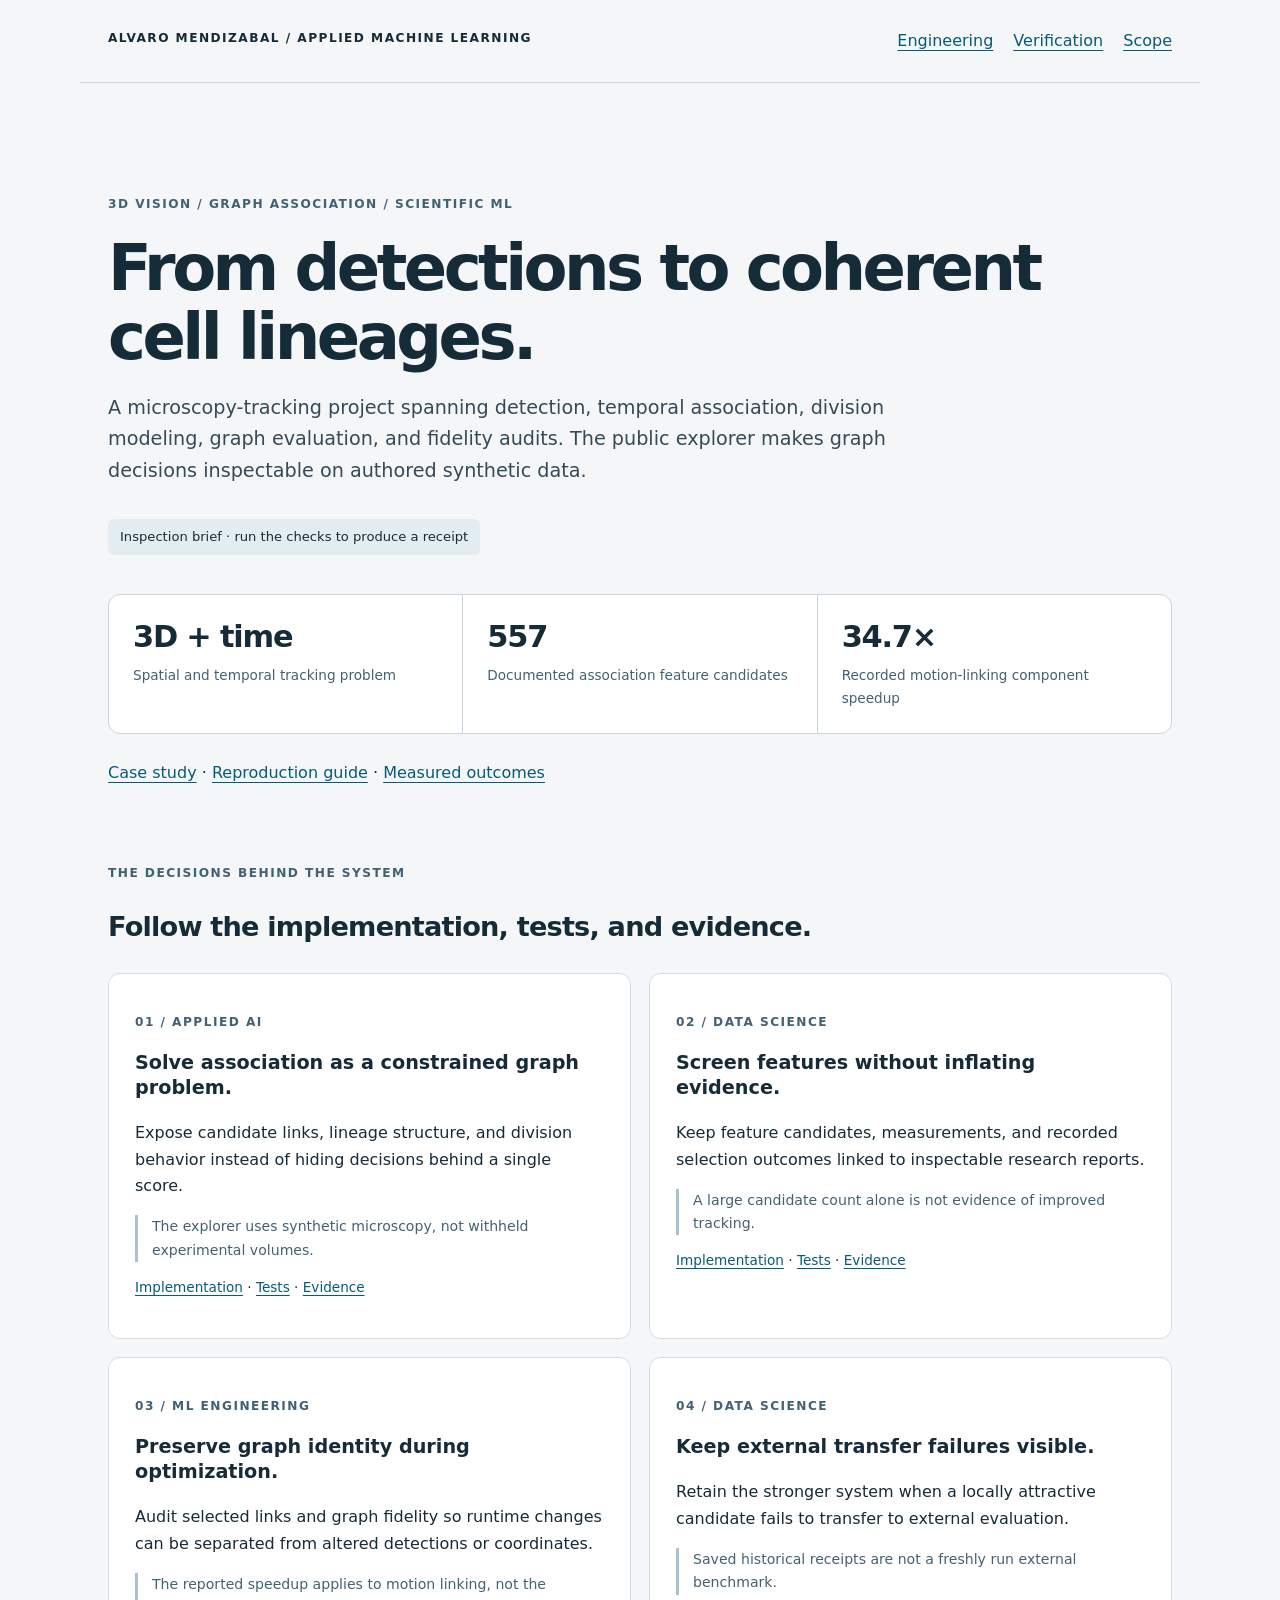
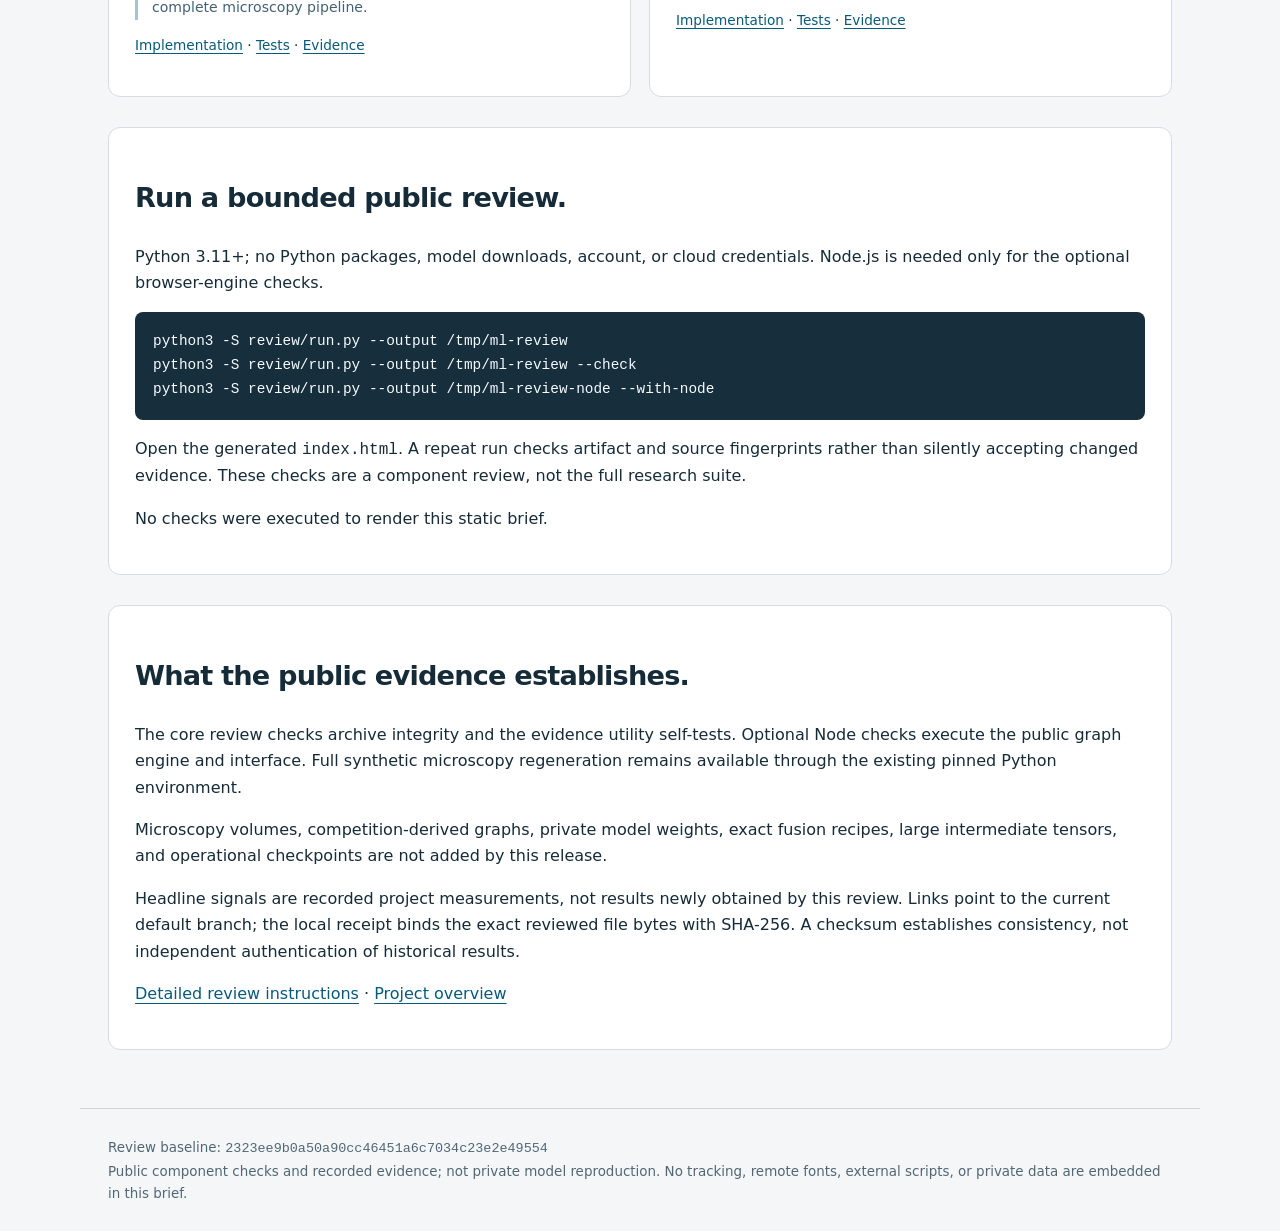
==== review/index.html @ 2e84ecf1 "feat: add tested source-linked employer review and bounded public verification" ====
<!doctype html>
<html lang="en"><head><meta charset="utf-8"><meta name="viewport" content="width=device-width,initial-scale=1"><meta name="color-scheme" content="light"><title>From detections to coherent cell lineages. | Alvaro Mendizabal</title>
<style>
:root{font-family:Inter,ui-sans-serif,system-ui,-apple-system,sans-serif;color:#162b38;background:#f4f6f8;line-height:1.65}*{box-sizing:border-box}body{margin:0}a{color:#075a78;text-underline-offset:.22em}a:focus-visible{outline:3px solid #d98f22;outline-offset:4px}.skip{position:absolute;left:-9999px}.skip:focus{left:1rem;background:white;padding:1rem;z-index:2}header,main,footer{max-width:1120px;margin:auto;padding:28px}header{display:flex;justify-content:space-between;gap:24px;flex-wrap:wrap;border-bottom:1px solid #cad5de}nav{display:flex;gap:20px;flex-wrap:wrap}.brand,.eyebrow{font-size:.76rem;letter-spacing:.12em;text-transform:uppercase;font-weight:750}.eyebrow{color:#426173}h1{font-size:clamp(2.3rem,5vw,4.7rem);line-height:1.08;letter-spacing:-.055em;max-width:950px;margin:20px 0}h2{font-size:1.7rem;letter-spacing:-.03em}h3{font-size:1.2rem;line-height:1.3}.lead{font-size:1.2rem;max-width:800px;color:#354b58}.hero{padding:40px 0 30px}.status{display:inline-block;font-size:.82rem;background:#e3edf1;padding:7px 12px;border-radius:6px}.signals{display:grid;grid-template-columns:repeat(3,1fr);gap:1px;background:#cad5de;border:1px solid #cad5de;border-radius:12px;overflow:hidden;margin:26px 0}.signals div{padding:24px;background:white}.signals strong{display:block;font-size:1.9rem;line-height:1.2;letter-spacing:-.04em}.signals span{display:block;font-size:.85rem;margin-top:9px;color:#426173}.grid{display:grid;grid-template-columns:repeat(2,minmax(0,1fr));gap:18px}article,.panel{background:white;border:1px solid #d4dde4;border-radius:12px;padding:26px}article p:last-child{font-size:.85rem}.boundary{font-size:.88rem;border-left:3px solid #acc1ce;padding-left:14px;color:#426173}section{scroll-margin-top:20px;margin:30px 0}pre{white-space:pre-wrap;overflow-wrap:anywhere;padding:18px;background:#172e3c;color:#f6fbff;border-radius:8px;font-size:.9rem}code{font-family:ui-monospace,SFMono-Regular,Consolas,monospace}table{border-collapse:collapse;width:100%;font-size:.9rem}th,td{padding:12px;border-bottom:1px solid #d4dde4;text-align:left}caption{text-align:left;margin-bottom:10px;font-weight:700}footer{font-size:.84rem;color:#526774;border-top:1px solid #cad5de}@media(max-width:700px){header,main,footer{padding:20px}.grid,.signals{grid-template-columns:1fr}h1{font-size:2.5rem}article,.panel{padding:20px}}@media print{body{background:white}header nav,.skip{display:none}main{max-width:none}article,.panel{break-inside:avoid}h1{font-size:30pt}.hero{padding-top:10px}a{color:inherit}}
</style></head><body><a class="skip" href="#main">Skip to content</a><header><div class="brand">Alvaro Mendizabal / Applied Machine Learning</div><nav aria-label="Review sections"><a href="#engineering">Engineering</a><a href="#verification">Verification</a><a href="#scope">Scope</a></nav></header><main id="main"><section class="hero"><p class="eyebrow">3D vision / graph association / scientific ML</p><h1>From detections to coherent cell lineages.</h1><p class="lead">A microscopy-tracking project spanning detection, temporal association, division modeling, graph evaluation, and fidelity audits. The public explorer makes graph decisions inspectable on authored synthetic data.</p><p class="status">Inspection brief · run the checks to produce a receipt</p><div class="signals"><div><strong>3D + time</strong><span>Spatial and temporal tracking problem</span></div><div><strong>557</strong><span>Documented association feature candidates</span></div><div><strong>34.7×</strong><span>Recorded motion-linking component speedup</span></div></div><p><a href="https://github.com/alvaromendizabal/biohub-cell-tracking-during-development/blob/main/CASE_STUDY.md">Case study</a> · <a href="https://github.com/alvaromendizabal/biohub-cell-tracking-during-development/blob/main/REPRODUCE.md">Reproduction guide</a> · <a href="https://github.com/alvaromendizabal/biohub-cell-tracking-during-development/blob/main/RESULTS.md">Measured outcomes</a></p></section><section id="engineering"><p class="eyebrow">The decisions behind the system</p><h2>Follow the implementation, tests, and evidence.</h2><div class="grid"><article><p class="eyebrow">01 / Applied AI</p><h3>Solve association as a constrained graph problem.</h3><p>Expose candidate links, lineage structure, and division behavior instead of hiding decisions behind a single score.</p><p class="boundary">The explorer uses synthetic microscopy, not withheld experimental volumes.</p><p><a href="https://github.com/alvaromendizabal/biohub-cell-tracking-during-development/blob/main/src/biohub_tracking/synthetic_demo.py">Implementation</a> · <a href="https://github.com/alvaromendizabal/biohub-cell-tracking-during-development/blob/main/tests/test_synthetic_demo.py">Tests</a> · <a href="https://github.com/alvaromendizabal/biohub-cell-tracking-during-development/blob/main/REPRODUCE.md">Evidence</a></p></article><article><p class="eyebrow">02 / Data science</p><h3>Screen features without inflating evidence.</h3><p>Keep feature candidates, measurements, and recorded selection outcomes linked to inspectable research reports.</p><p class="boundary">A large candidate count alone is not evidence of improved tracking.</p><p><a href="https://github.com/alvaromendizabal/biohub-cell-tracking-during-development/blob/main/src/biohub_tracking/feature_round2.py">Implementation</a> · <a href="https://github.com/alvaromendizabal/biohub-cell-tracking-during-development/blob/main/tests/test_feature_round2.py">Tests</a> · <a href="https://github.com/alvaromendizabal/biohub-cell-tracking-during-development/blob/main/reports/portfolio_summary.json">Evidence</a></p></article><article><p class="eyebrow">03 / ML engineering</p><h3>Preserve graph identity during optimization.</h3><p>Audit selected links and graph fidelity so runtime changes can be separated from altered detections or coordinates.</p><p class="boundary">The reported speedup applies to motion linking, not the complete microscopy pipeline.</p><p><a href="https://github.com/alvaromendizabal/biohub-cell-tracking-during-development/blob/main/src/biohub_tracking/public_graph_methods.py">Implementation</a> · <a href="https://github.com/alvaromendizabal/biohub-cell-tracking-during-development/blob/main/tests/test_evidence_inputs.py">Tests</a> · <a href="https://github.com/alvaromendizabal/biohub-cell-tracking-during-development/blob/main/RESULTS.md">Evidence</a></p></article><article><p class="eyebrow">04 / Data science</p><h3>Keep external transfer failures visible.</h3><p>Retain the stronger system when a locally attractive candidate fails to transfer to external evaluation.</p><p class="boundary">Saved historical receipts are not a freshly run external benchmark.</p><p><a href="https://github.com/alvaromendizabal/biohub-cell-tracking-during-development/blob/main/scripts/reproduce_final_evidence.py">Implementation</a> · <a href="https://github.com/alvaromendizabal/biohub-cell-tracking-during-development/blob/main/tests/test_publication.py">Tests</a> · <a href="https://github.com/alvaromendizabal/biohub-cell-tracking-during-development/blob/main/reports/official_submission.json">Evidence</a></p></article></div></section><section class="panel" id="verification"><h2>Run a bounded public review.</h2><p>Python 3.11+; no Python packages, model downloads, account, or cloud credentials. Node.js is needed only for the optional browser-engine checks.</p><pre><code>python3 -S review/run.py --output /tmp/ml-review
python3 -S review/run.py --output /tmp/ml-review --check
python3 -S review/run.py --output /tmp/ml-review-node --with-node</code></pre><p>Open the generated <code>index.html</code>. A repeat run checks artifact and source fingerprints rather than silently accepting changed evidence. These checks are a component review, not the full research suite.</p><p>No checks were executed to render this static brief.</p></section><section class="panel" id="scope"><h2>What the public evidence establishes.</h2><p>The core review checks archive integrity and the evidence utility self-tests. Optional Node checks execute the public graph engine and interface. Full synthetic microscopy regeneration remains available through the existing pinned Python environment.</p><p>Microscopy volumes, competition-derived graphs, private model weights, exact fusion recipes, large intermediate tensors, and operational checkpoints are not added by this release.</p><p>Headline signals are recorded project measurements, not results newly obtained by this review. Links point to the current default branch; the local receipt binds the exact reviewed file bytes with SHA-256. A checksum establishes consistency, not independent authentication of historical results.</p><p><a href="https://github.com/alvaromendizabal/biohub-cell-tracking-during-development/blob/main/review/README.md">Detailed review instructions</a> · <a href="https://github.com/alvaromendizabal/biohub-cell-tracking-during-development/blob/main/README.md">Project overview</a></p></section></main><footer>Review baseline: <code>2323ee9b0a50a90cc46451a6c7034c23e2e49554</code><br>Public component checks and recorded evidence; not private model reproduction. No tracking, remote fonts, external scripts, or private data are embedded in this brief.</footer></body></html>
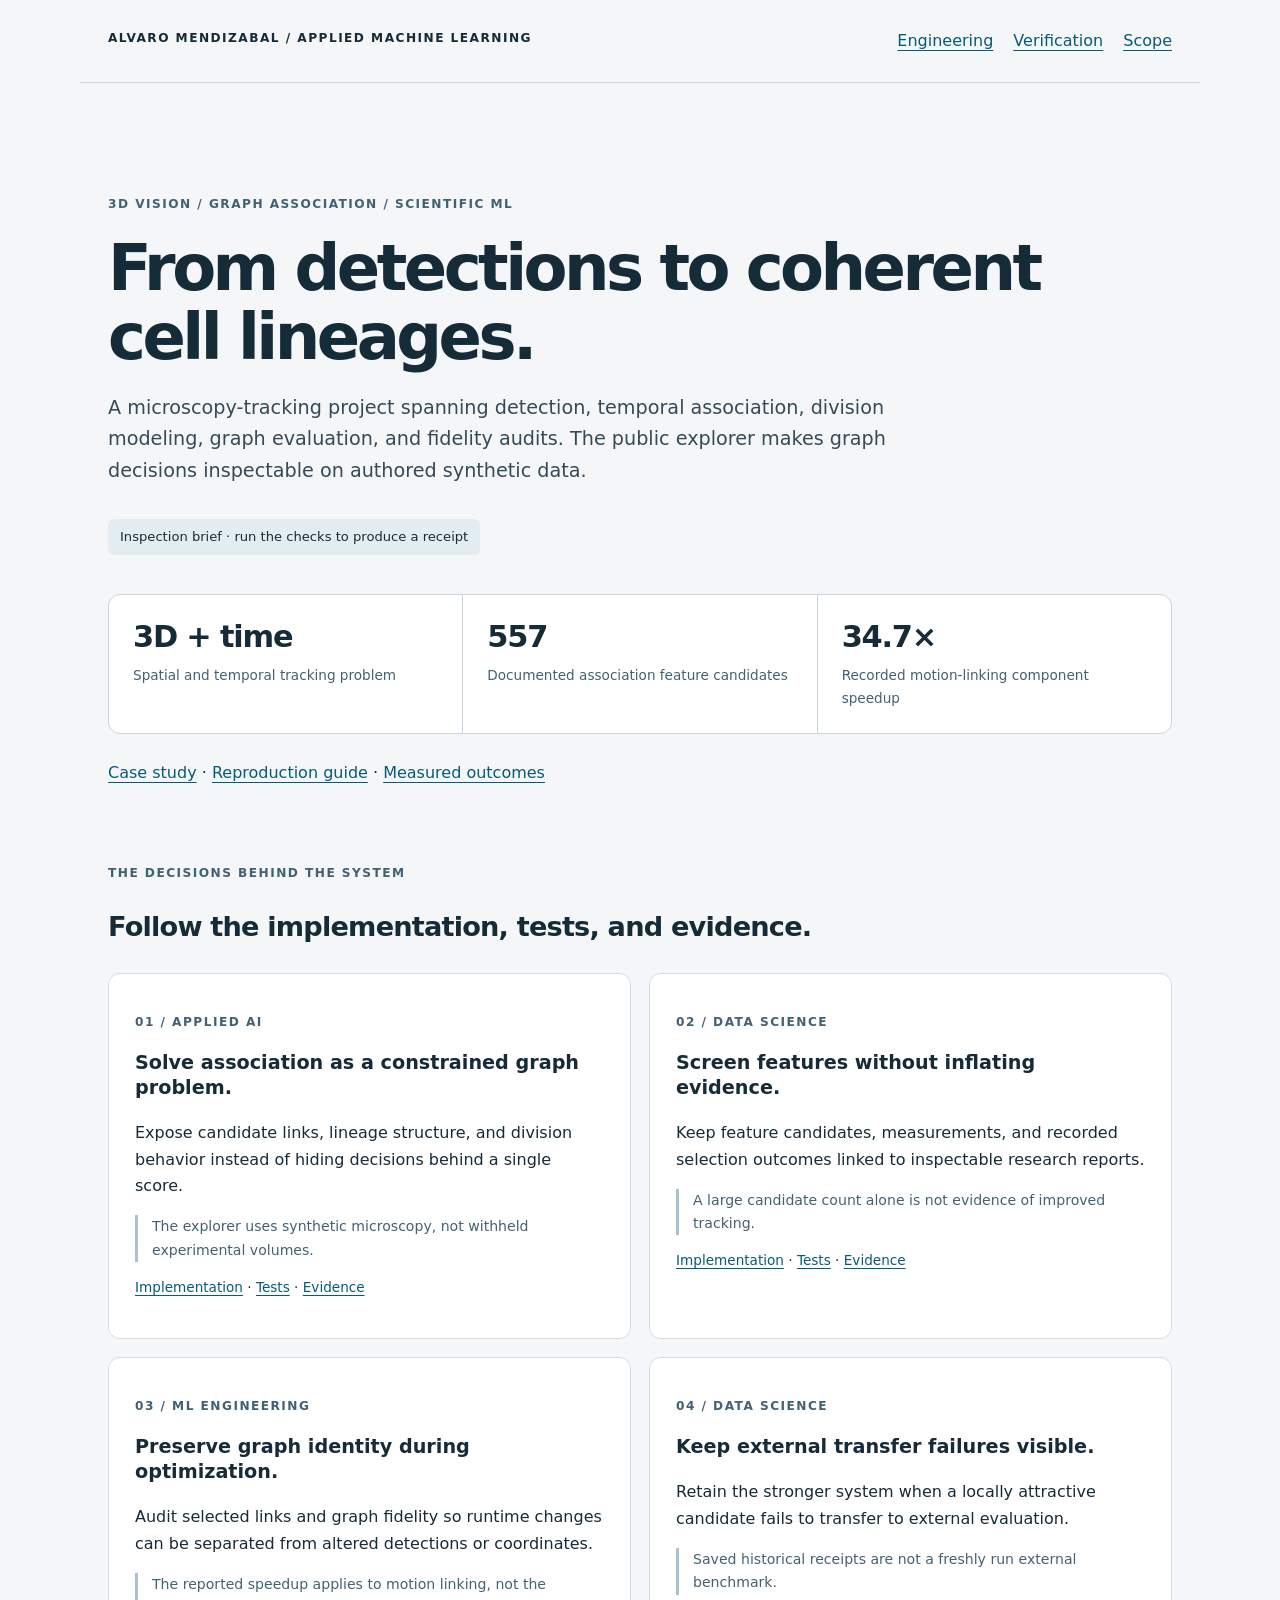
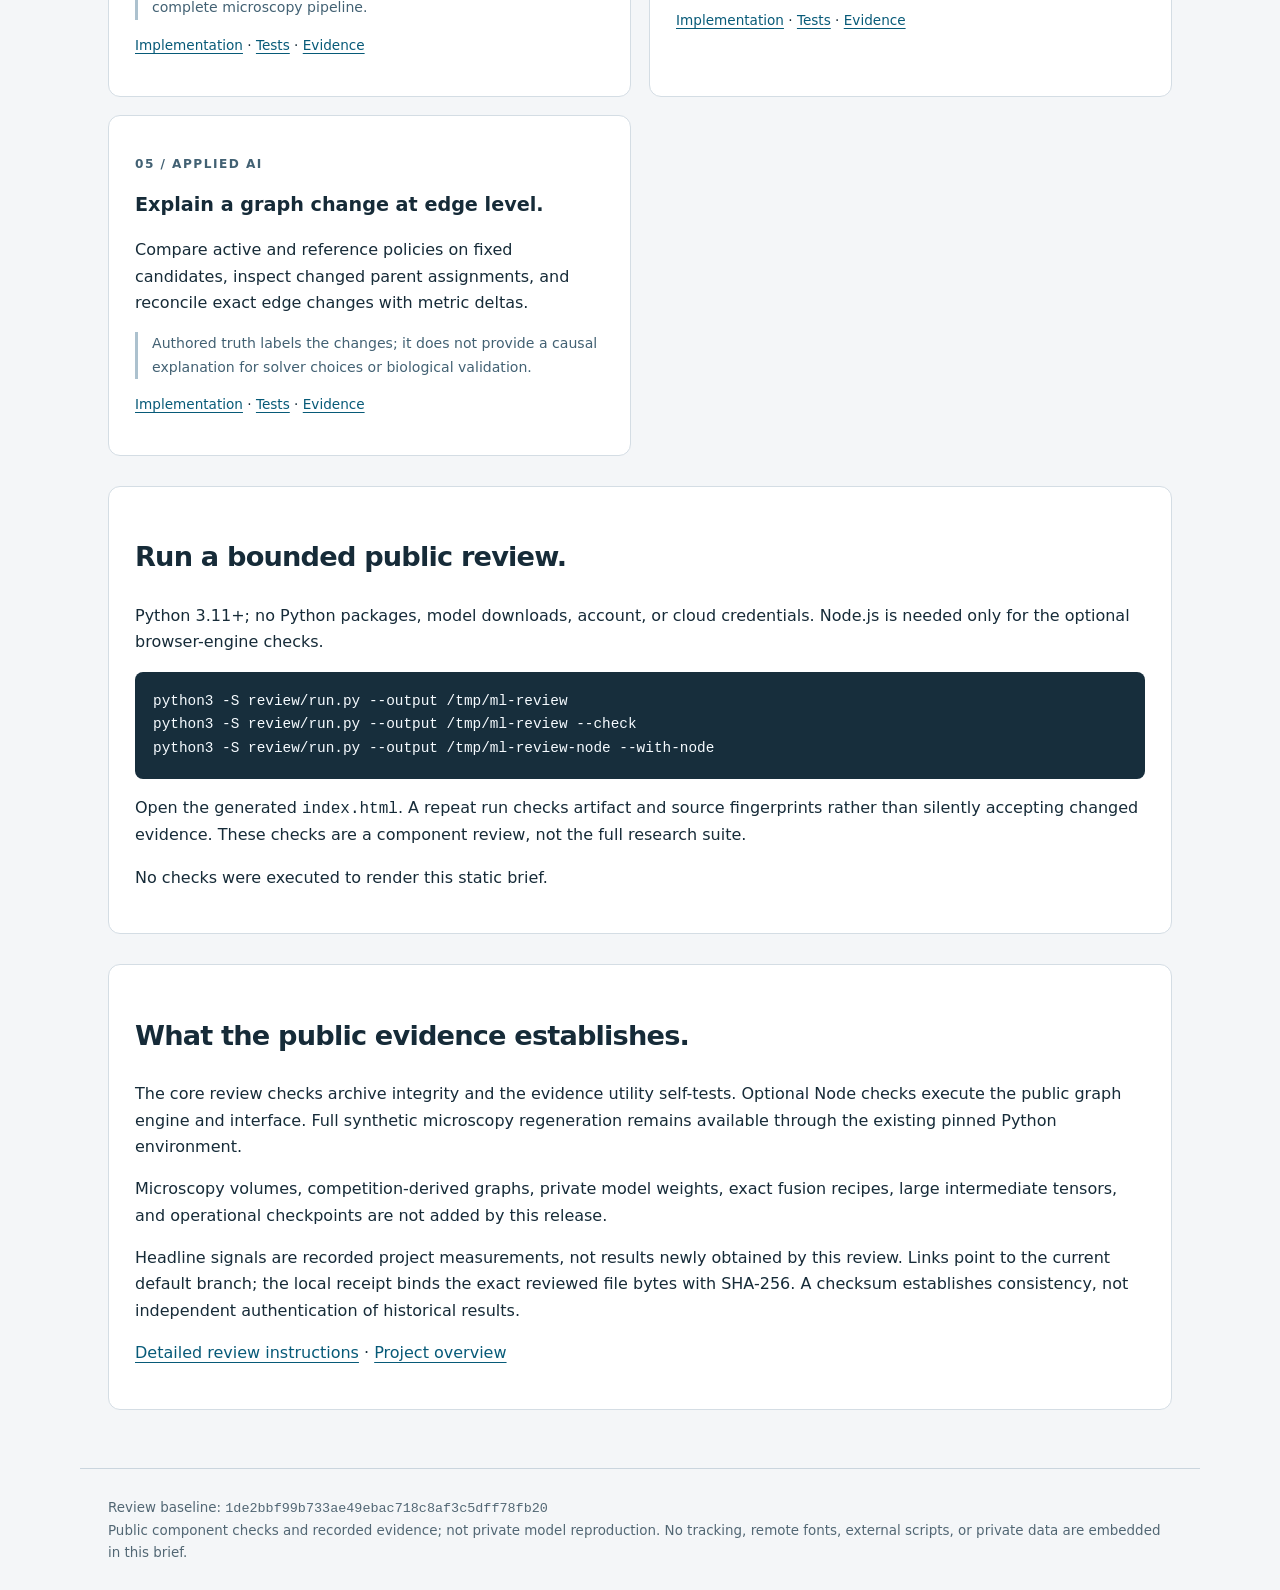
==== commit 453426ad: "Add exact graph comparisons and consolidate reproduction guidance" ====
--- a/review/index.html
+++ b/review/index.html
@@ -2,6 +2,6 @@
 <html lang="en"><head><meta charset="utf-8"><meta name="viewport" content="width=device-width,initial-scale=1"><meta name="color-scheme" content="light"><title>From detections to coherent cell lineages. | Alvaro Mendizabal</title>
 <style>
 :root{font-family:Inter,ui-sans-serif,system-ui,-apple-system,sans-serif;color:#162b38;background:#f4f6f8;line-height:1.65}*{box-sizing:border-box}body{margin:0}a{color:#075a78;text-underline-offset:.22em}a:focus-visible{outline:3px solid #d98f22;outline-offset:4px}.skip{position:absolute;left:-9999px}.skip:focus{left:1rem;background:white;padding:1rem;z-index:2}header,main,footer{max-width:1120px;margin:auto;padding:28px}header{display:flex;justify-content:space-between;gap:24px;flex-wrap:wrap;border-bottom:1px solid #cad5de}nav{display:flex;gap:20px;flex-wrap:wrap}.brand,.eyebrow{font-size:.76rem;letter-spacing:.12em;text-transform:uppercase;font-weight:750}.eyebrow{color:#426173}h1{font-size:clamp(2.3rem,5vw,4.7rem);line-height:1.08;letter-spacing:-.055em;max-width:950px;margin:20px 0}h2{font-size:1.7rem;letter-spacing:-.03em}h3{font-size:1.2rem;line-height:1.3}.lead{font-size:1.2rem;max-width:800px;color:#354b58}.hero{padding:40px 0 30px}.status{display:inline-block;font-size:.82rem;background:#e3edf1;padding:7px 12px;border-radius:6px}.signals{display:grid;grid-template-columns:repeat(3,1fr);gap:1px;background:#cad5de;border:1px solid #cad5de;border-radius:12px;overflow:hidden;margin:26px 0}.signals div{padding:24px;background:white}.signals strong{display:block;font-size:1.9rem;line-height:1.2;letter-spacing:-.04em}.signals span{display:block;font-size:.85rem;margin-top:9px;color:#426173}.grid{display:grid;grid-template-columns:repeat(2,minmax(0,1fr));gap:18px}article,.panel{background:white;border:1px solid #d4dde4;border-radius:12px;padding:26px}article p:last-child{font-size:.85rem}.boundary{font-size:.88rem;border-left:3px solid #acc1ce;padding-left:14px;color:#426173}section{scroll-margin-top:20px;margin:30px 0}pre{white-space:pre-wrap;overflow-wrap:anywhere;padding:18px;background:#172e3c;color:#f6fbff;border-radius:8px;font-size:.9rem}code{font-family:ui-monospace,SFMono-Regular,Consolas,monospace}table{border-collapse:collapse;width:100%;font-size:.9rem}th,td{padding:12px;border-bottom:1px solid #d4dde4;text-align:left}caption{text-align:left;margin-bottom:10px;font-weight:700}footer{font-size:.84rem;color:#526774;border-top:1px solid #cad5de}@media(max-width:700px){header,main,footer{padding:20px}.grid,.signals{grid-template-columns:1fr}h1{font-size:2.5rem}article,.panel{padding:20px}}@media print{body{background:white}header nav,.skip{display:none}main{max-width:none}article,.panel{break-inside:avoid}h1{font-size:30pt}.hero{padding-top:10px}a{color:inherit}}
-</style></head><body><a class="skip" href="#main">Skip to content</a><header><div class="brand">Alvaro Mendizabal / Applied Machine Learning</div><nav aria-label="Review sections"><a href="#engineering">Engineering</a><a href="#verification">Verification</a><a href="#scope">Scope</a></nav></header><main id="main"><section class="hero"><p class="eyebrow">3D vision / graph association / scientific ML</p><h1>From detections to coherent cell lineages.</h1><p class="lead">A microscopy-tracking project spanning detection, temporal association, division modeling, graph evaluation, and fidelity audits. The public explorer makes graph decisions inspectable on authored synthetic data.</p><p class="status">Inspection brief · run the checks to produce a receipt</p><div class="signals"><div><strong>3D + time</strong><span>Spatial and temporal tracking problem</span></div><div><strong>557</strong><span>Documented association feature candidates</span></div><div><strong>34.7×</strong><span>Recorded motion-linking component speedup</span></div></div><p><a href="https://github.com/alvaromendizabal/biohub-cell-tracking-during-development/blob/main/CASE_STUDY.md">Case study</a> · <a href="https://github.com/alvaromendizabal/biohub-cell-tracking-during-development/blob/main/REPRODUCE.md">Reproduction guide</a> · <a href="https://github.com/alvaromendizabal/biohub-cell-tracking-during-development/blob/main/RESULTS.md">Measured outcomes</a></p></section><section id="engineering"><p class="eyebrow">The decisions behind the system</p><h2>Follow the implementation, tests, and evidence.</h2><div class="grid"><article><p class="eyebrow">01 / Applied AI</p><h3>Solve association as a constrained graph problem.</h3><p>Expose candidate links, lineage structure, and division behavior instead of hiding decisions behind a single score.</p><p class="boundary">The explorer uses synthetic microscopy, not withheld experimental volumes.</p><p><a href="https://github.com/alvaromendizabal/biohub-cell-tracking-during-development/blob/main/src/biohub_tracking/synthetic_demo.py">Implementation</a> · <a href="https://github.com/alvaromendizabal/biohub-cell-tracking-during-development/blob/main/tests/test_synthetic_demo.py">Tests</a> · <a href="https://github.com/alvaromendizabal/biohub-cell-tracking-during-development/blob/main/REPRODUCE.md">Evidence</a></p></article><article><p class="eyebrow">02 / Data science</p><h3>Screen features without inflating evidence.</h3><p>Keep feature candidates, measurements, and recorded selection outcomes linked to inspectable research reports.</p><p class="boundary">A large candidate count alone is not evidence of improved tracking.</p><p><a href="https://github.com/alvaromendizabal/biohub-cell-tracking-during-development/blob/main/src/biohub_tracking/feature_round2.py">Implementation</a> · <a href="https://github.com/alvaromendizabal/biohub-cell-tracking-during-development/blob/main/tests/test_feature_round2.py">Tests</a> · <a href="https://github.com/alvaromendizabal/biohub-cell-tracking-during-development/blob/main/reports/portfolio_summary.json">Evidence</a></p></article><article><p class="eyebrow">03 / ML engineering</p><h3>Preserve graph identity during optimization.</h3><p>Audit selected links and graph fidelity so runtime changes can be separated from altered detections or coordinates.</p><p class="boundary">The reported speedup applies to motion linking, not the complete microscopy pipeline.</p><p><a href="https://github.com/alvaromendizabal/biohub-cell-tracking-during-development/blob/main/src/biohub_tracking/public_graph_methods.py">Implementation</a> · <a href="https://github.com/alvaromendizabal/biohub-cell-tracking-during-development/blob/main/tests/test_evidence_inputs.py">Tests</a> · <a href="https://github.com/alvaromendizabal/biohub-cell-tracking-during-development/blob/main/RESULTS.md">Evidence</a></p></article><article><p class="eyebrow">04 / Data science</p><h3>Keep external transfer failures visible.</h3><p>Retain the stronger system when a locally attractive candidate fails to transfer to external evaluation.</p><p class="boundary">Saved historical receipts are not a freshly run external benchmark.</p><p><a href="https://github.com/alvaromendizabal/biohub-cell-tracking-during-development/blob/main/scripts/reproduce_final_evidence.py">Implementation</a> · <a href="https://github.com/alvaromendizabal/biohub-cell-tracking-during-development/blob/main/tests/test_publication.py">Tests</a> · <a href="https://github.com/alvaromendizabal/biohub-cell-tracking-during-development/blob/main/reports/official_submission.json">Evidence</a></p></article></div></section><section class="panel" id="verification"><h2>Run a bounded public review.</h2><p>Python 3.11+; no Python packages, model downloads, account, or cloud credentials. Node.js is needed only for the optional browser-engine checks.</p><pre><code>python3 -S review/run.py --output /tmp/ml-review
+</style></head><body><a class="skip" href="#main">Skip to content</a><header><div class="brand">Alvaro Mendizabal / Applied Machine Learning</div><nav aria-label="Review sections"><a href="#engineering">Engineering</a><a href="#verification">Verification</a><a href="#scope">Scope</a></nav></header><main id="main"><section class="hero"><p class="eyebrow">3D vision / graph association / scientific ML</p><h1>From detections to coherent cell lineages.</h1><p class="lead">A microscopy-tracking project spanning detection, temporal association, division modeling, graph evaluation, and fidelity audits. The public explorer makes graph decisions inspectable on authored synthetic data.</p><p class="status">Inspection brief · run the checks to produce a receipt</p><div class="signals"><div><strong>3D + time</strong><span>Spatial and temporal tracking problem</span></div><div><strong>557</strong><span>Documented association feature candidates</span></div><div><strong>34.7×</strong><span>Recorded motion-linking component speedup</span></div></div><p><a href="https://github.com/alvaromendizabal/biohub-cell-tracking-during-development/blob/main/CASE_STUDY.md">Case study</a> · <a href="https://github.com/alvaromendizabal/biohub-cell-tracking-during-development/blob/main/REPRODUCE.md">Reproduction guide</a> · <a href="https://github.com/alvaromendizabal/biohub-cell-tracking-during-development/blob/main/RESULTS.md">Measured outcomes</a></p></section><section id="engineering"><p class="eyebrow">The decisions behind the system</p><h2>Follow the implementation, tests, and evidence.</h2><div class="grid"><article><p class="eyebrow">01 / Applied AI</p><h3>Solve association as a constrained graph problem.</h3><p>Expose candidate links, lineage structure, and division behavior instead of hiding decisions behind a single score.</p><p class="boundary">The explorer uses synthetic microscopy, not withheld experimental volumes.</p><p><a href="https://github.com/alvaromendizabal/biohub-cell-tracking-during-development/blob/main/src/biohub_tracking/synthetic_demo.py">Implementation</a> · <a href="https://github.com/alvaromendizabal/biohub-cell-tracking-during-development/blob/main/tests/test_synthetic_demo.py">Tests</a> · <a href="https://github.com/alvaromendizabal/biohub-cell-tracking-during-development/blob/main/REPRODUCE.md">Evidence</a></p></article><article><p class="eyebrow">02 / Data science</p><h3>Screen features without inflating evidence.</h3><p>Keep feature candidates, measurements, and recorded selection outcomes linked to inspectable research reports.</p><p class="boundary">A large candidate count alone is not evidence of improved tracking.</p><p><a href="https://github.com/alvaromendizabal/biohub-cell-tracking-during-development/blob/main/src/biohub_tracking/feature_round2.py">Implementation</a> · <a href="https://github.com/alvaromendizabal/biohub-cell-tracking-during-development/blob/main/tests/test_feature_round2.py">Tests</a> · <a href="https://github.com/alvaromendizabal/biohub-cell-tracking-during-development/blob/main/reports/portfolio_summary.json">Evidence</a></p></article><article><p class="eyebrow">03 / ML engineering</p><h3>Preserve graph identity during optimization.</h3><p>Audit selected links and graph fidelity so runtime changes can be separated from altered detections or coordinates.</p><p class="boundary">The reported speedup applies to motion linking, not the complete microscopy pipeline.</p><p><a href="https://github.com/alvaromendizabal/biohub-cell-tracking-during-development/blob/main/src/biohub_tracking/public_graph_methods.py">Implementation</a> · <a href="https://github.com/alvaromendizabal/biohub-cell-tracking-during-development/blob/main/tests/test_evidence_inputs.py">Tests</a> · <a href="https://github.com/alvaromendizabal/biohub-cell-tracking-during-development/blob/main/RESULTS.md">Evidence</a></p></article><article><p class="eyebrow">04 / Data science</p><h3>Keep external transfer failures visible.</h3><p>Retain the stronger system when a locally attractive candidate fails to transfer to external evaluation.</p><p class="boundary">Saved historical receipts are not a freshly run external benchmark.</p><p><a href="https://github.com/alvaromendizabal/biohub-cell-tracking-during-development/blob/main/scripts/reproduce_final_evidence.py">Implementation</a> · <a href="https://github.com/alvaromendizabal/biohub-cell-tracking-during-development/blob/main/tests/test_publication.py">Tests</a> · <a href="https://github.com/alvaromendizabal/biohub-cell-tracking-during-development/blob/main/reports/official_submission.json">Evidence</a></p></article><article><p class="eyebrow">05 / Applied AI</p><h3>Explain a graph change at edge level.</h3><p>Compare active and reference policies on fixed candidates, inspect changed parent assignments, and reconcile exact edge changes with metric deltas.</p><p class="boundary">Authored truth labels the changes; it does not provide a causal explanation for solver choices or biological validation.</p><p><a href="https://github.com/alvaromendizabal/biohub-cell-tracking-during-development/blob/main/public-demo/app.js">Implementation</a> · <a href="https://github.com/alvaromendizabal/biohub-cell-tracking-during-development/blob/main/tests/test_public_demo_frontend.js">Tests</a> · <a href="https://github.com/alvaromendizabal/biohub-cell-tracking-during-development/blob/main/REPRODUCE.md">Evidence</a></p></article></div></section><section class="panel" id="verification"><h2>Run a bounded public review.</h2><p>Python 3.11+; no Python packages, model downloads, account, or cloud credentials. Node.js is needed only for the optional browser-engine checks.</p><pre><code>python3 -S review/run.py --output /tmp/ml-review
 python3 -S review/run.py --output /tmp/ml-review --check
-python3 -S review/run.py --output /tmp/ml-review-node --with-node</code></pre><p>Open the generated <code>index.html</code>. A repeat run checks artifact and source fingerprints rather than silently accepting changed evidence. These checks are a component review, not the full research suite.</p><p>No checks were executed to render this static brief.</p></section><section class="panel" id="scope"><h2>What the public evidence establishes.</h2><p>The core review checks archive integrity and the evidence utility self-tests. Optional Node checks execute the public graph engine and interface. Full synthetic microscopy regeneration remains available through the existing pinned Python environment.</p><p>Microscopy volumes, competition-derived graphs, private model weights, exact fusion recipes, large intermediate tensors, and operational checkpoints are not added by this release.</p><p>Headline signals are recorded project measurements, not results newly obtained by this review. Links point to the current default branch; the local receipt binds the exact reviewed file bytes with SHA-256. A checksum establishes consistency, not independent authentication of historical results.</p><p><a href="https://github.com/alvaromendizabal/biohub-cell-tracking-during-development/blob/main/review/README.md">Detailed review instructions</a> · <a href="https://github.com/alvaromendizabal/biohub-cell-tracking-during-development/blob/main/README.md">Project overview</a></p></section></main><footer>Review baseline: <code>2323ee9b0a50a90cc46451a6c7034c23e2e49554</code><br>Public component checks and recorded evidence; not private model reproduction. No tracking, remote fonts, external scripts, or private data are embedded in this brief.</footer></body></html>
+python3 -S review/run.py --output /tmp/ml-review-node --with-node</code></pre><p>Open the generated <code>index.html</code>. A repeat run checks artifact and source fingerprints rather than silently accepting changed evidence. These checks are a component review, not the full research suite.</p><p>No checks were executed to render this static brief.</p></section><section class="panel" id="scope"><h2>What the public evidence establishes.</h2><p>The core review checks archive integrity and the evidence utility self-tests. Optional Node checks execute the public graph engine and interface. Full synthetic microscopy regeneration remains available through the existing pinned Python environment.</p><p>Microscopy volumes, competition-derived graphs, private model weights, exact fusion recipes, large intermediate tensors, and operational checkpoints are not added by this release.</p><p>Headline signals are recorded project measurements, not results newly obtained by this review. Links point to the current default branch; the local receipt binds the exact reviewed file bytes with SHA-256. A checksum establishes consistency, not independent authentication of historical results.</p><p><a href="https://github.com/alvaromendizabal/biohub-cell-tracking-during-development/blob/main/review/README.md">Detailed review instructions</a> · <a href="https://github.com/alvaromendizabal/biohub-cell-tracking-during-development/blob/main/README.md">Project overview</a></p></section></main><footer>Review baseline: <code>1de2bbf99b733ae49ebac718c8af3c5dff78fb20</code><br>Public component checks and recorded evidence; not private model reproduction. No tracking, remote fonts, external scripts, or private data are embedded in this brief.</footer></body></html>
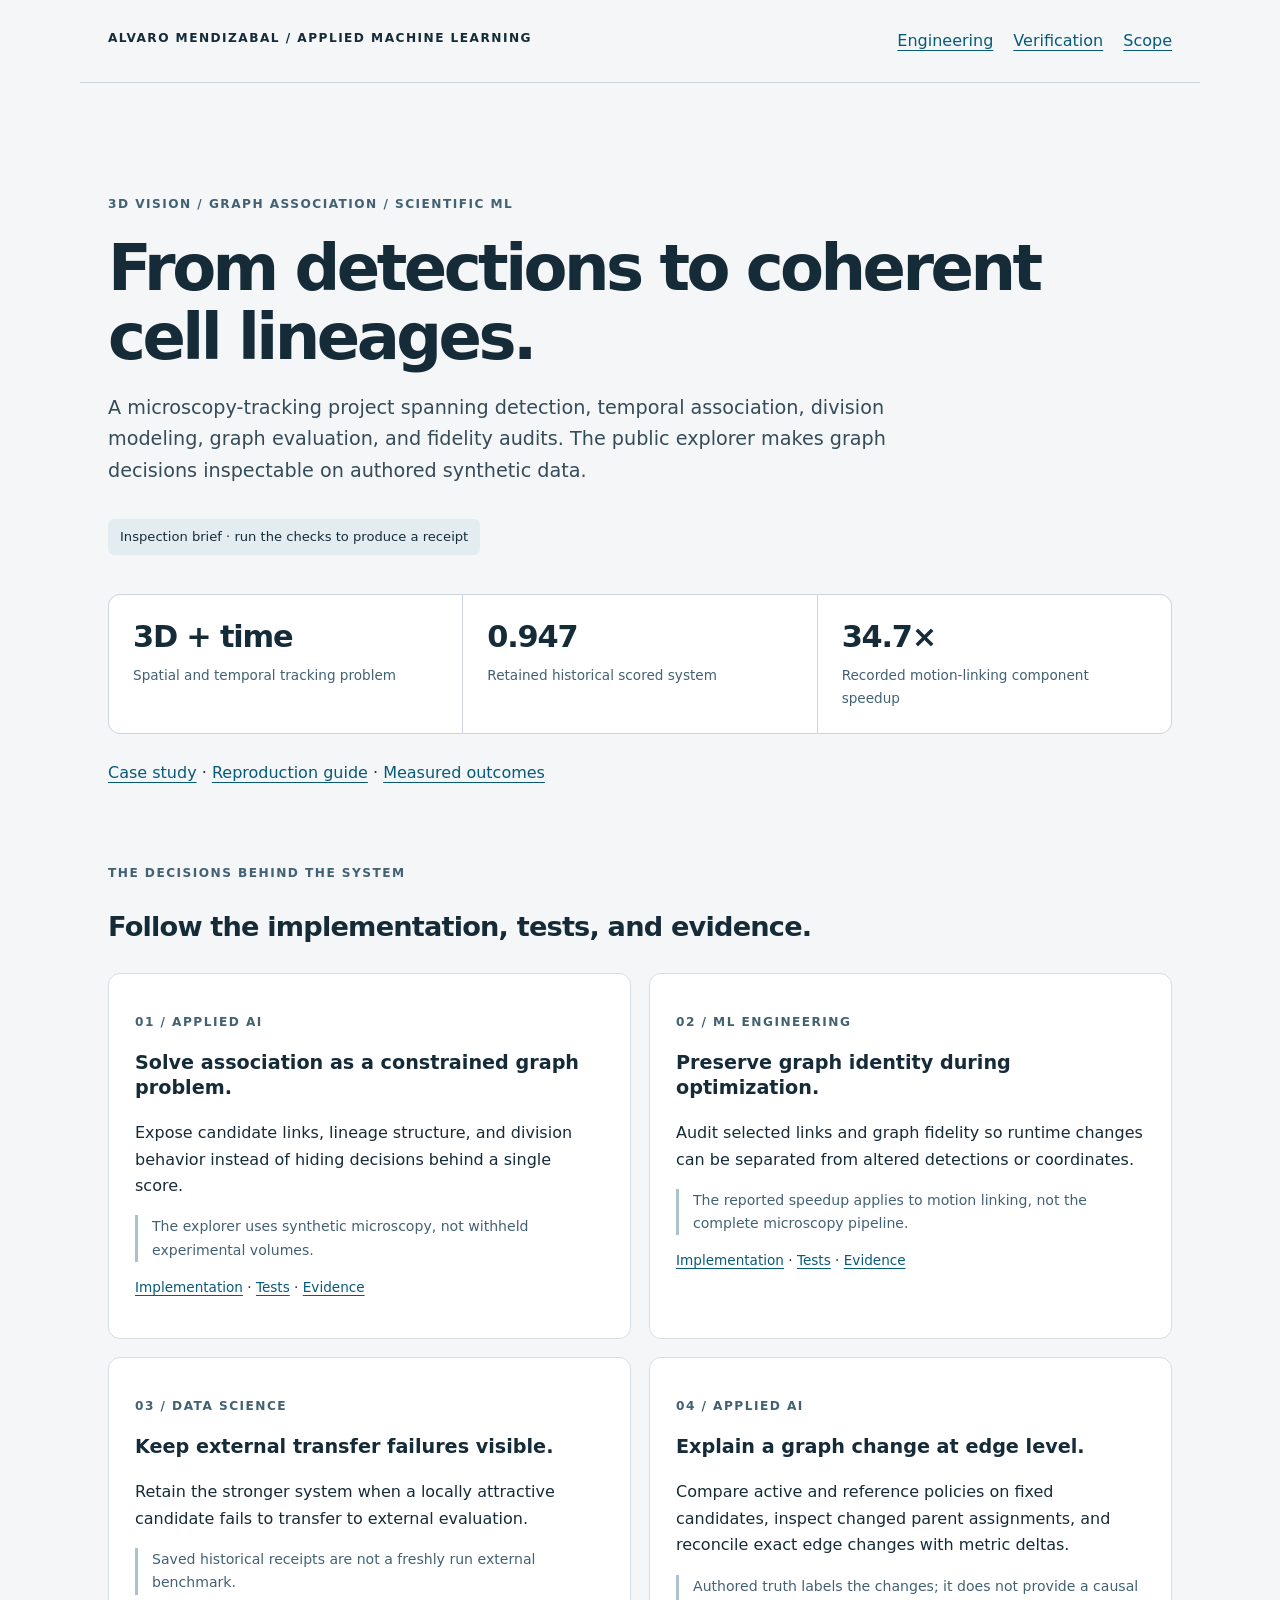
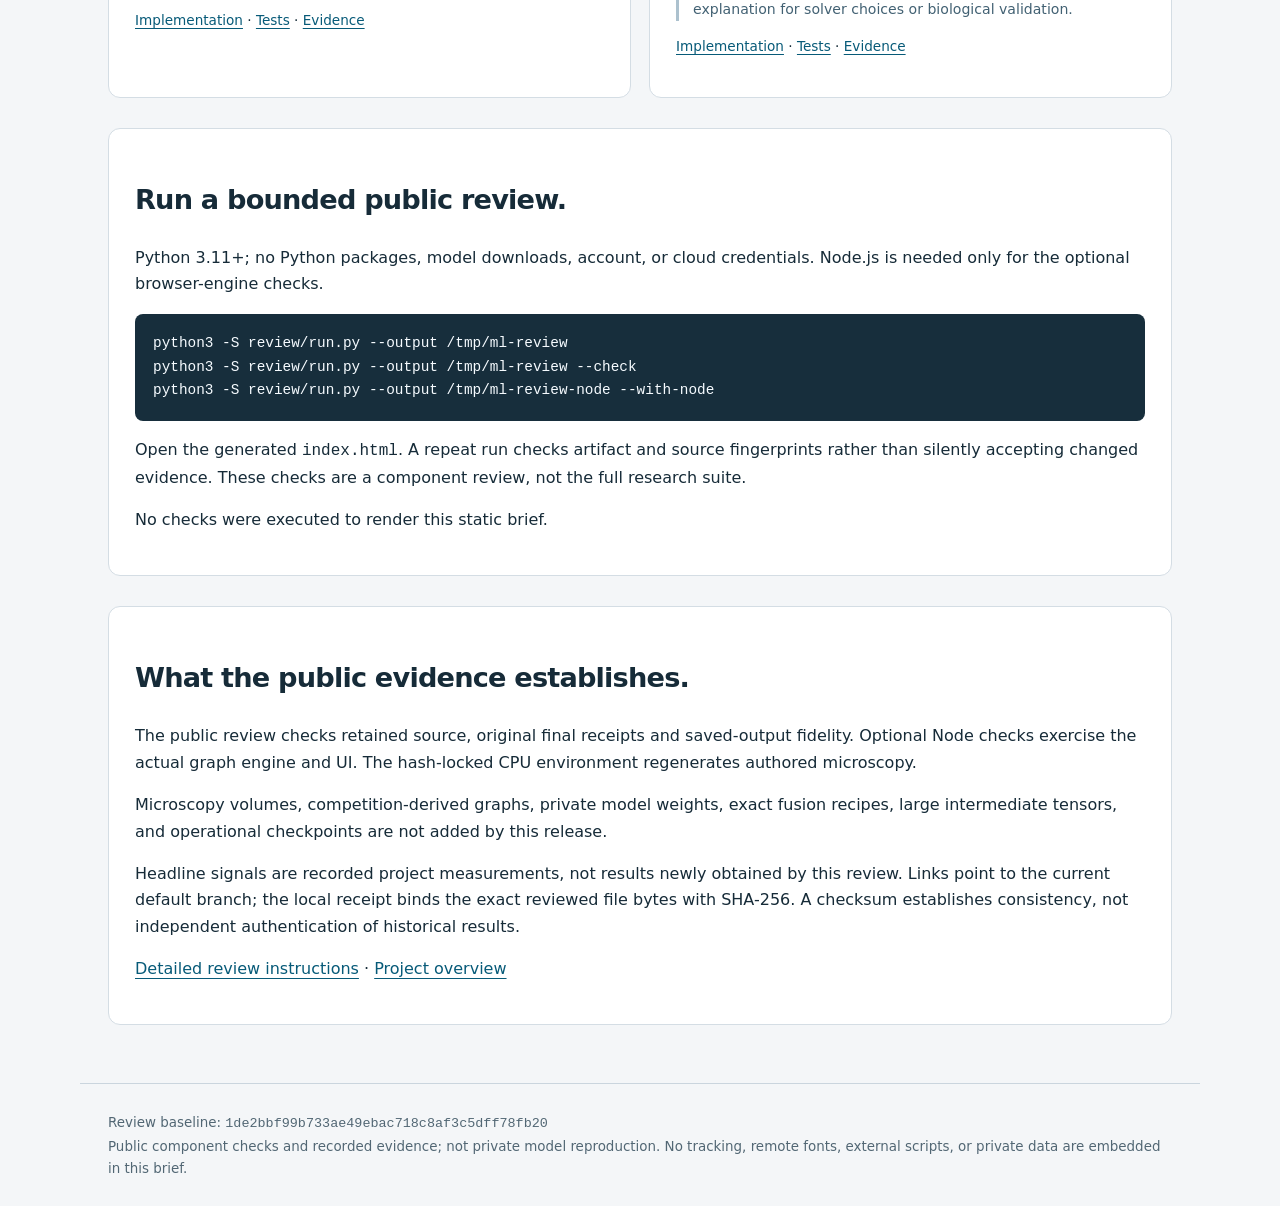
==== commit 0af741f2: "Curate final lineage reconstruction; retire unused models and research workspaces" ====
--- a/review/index.html
+++ b/review/index.html
@@ -2,6 +2,6 @@
 <html lang="en"><head><meta charset="utf-8"><meta name="viewport" content="width=device-width,initial-scale=1"><meta name="color-scheme" content="light"><title>From detections to coherent cell lineages. | Alvaro Mendizabal</title>
 <style>
 :root{font-family:Inter,ui-sans-serif,system-ui,-apple-system,sans-serif;color:#162b38;background:#f4f6f8;line-height:1.65}*{box-sizing:border-box}body{margin:0}a{color:#075a78;text-underline-offset:.22em}a:focus-visible{outline:3px solid #d98f22;outline-offset:4px}.skip{position:absolute;left:-9999px}.skip:focus{left:1rem;background:white;padding:1rem;z-index:2}header,main,footer{max-width:1120px;margin:auto;padding:28px}header{display:flex;justify-content:space-between;gap:24px;flex-wrap:wrap;border-bottom:1px solid #cad5de}nav{display:flex;gap:20px;flex-wrap:wrap}.brand,.eyebrow{font-size:.76rem;letter-spacing:.12em;text-transform:uppercase;font-weight:750}.eyebrow{color:#426173}h1{font-size:clamp(2.3rem,5vw,4.7rem);line-height:1.08;letter-spacing:-.055em;max-width:950px;margin:20px 0}h2{font-size:1.7rem;letter-spacing:-.03em}h3{font-size:1.2rem;line-height:1.3}.lead{font-size:1.2rem;max-width:800px;color:#354b58}.hero{padding:40px 0 30px}.status{display:inline-block;font-size:.82rem;background:#e3edf1;padding:7px 12px;border-radius:6px}.signals{display:grid;grid-template-columns:repeat(3,1fr);gap:1px;background:#cad5de;border:1px solid #cad5de;border-radius:12px;overflow:hidden;margin:26px 0}.signals div{padding:24px;background:white}.signals strong{display:block;font-size:1.9rem;line-height:1.2;letter-spacing:-.04em}.signals span{display:block;font-size:.85rem;margin-top:9px;color:#426173}.grid{display:grid;grid-template-columns:repeat(2,minmax(0,1fr));gap:18px}article,.panel{background:white;border:1px solid #d4dde4;border-radius:12px;padding:26px}article p:last-child{font-size:.85rem}.boundary{font-size:.88rem;border-left:3px solid #acc1ce;padding-left:14px;color:#426173}section{scroll-margin-top:20px;margin:30px 0}pre{white-space:pre-wrap;overflow-wrap:anywhere;padding:18px;background:#172e3c;color:#f6fbff;border-radius:8px;font-size:.9rem}code{font-family:ui-monospace,SFMono-Regular,Consolas,monospace}table{border-collapse:collapse;width:100%;font-size:.9rem}th,td{padding:12px;border-bottom:1px solid #d4dde4;text-align:left}caption{text-align:left;margin-bottom:10px;font-weight:700}footer{font-size:.84rem;color:#526774;border-top:1px solid #cad5de}@media(max-width:700px){header,main,footer{padding:20px}.grid,.signals{grid-template-columns:1fr}h1{font-size:2.5rem}article,.panel{padding:20px}}@media print{body{background:white}header nav,.skip{display:none}main{max-width:none}article,.panel{break-inside:avoid}h1{font-size:30pt}.hero{padding-top:10px}a{color:inherit}}
-</style></head><body><a class="skip" href="#main">Skip to content</a><header><div class="brand">Alvaro Mendizabal / Applied Machine Learning</div><nav aria-label="Review sections"><a href="#engineering">Engineering</a><a href="#verification">Verification</a><a href="#scope">Scope</a></nav></header><main id="main"><section class="hero"><p class="eyebrow">3D vision / graph association / scientific ML</p><h1>From detections to coherent cell lineages.</h1><p class="lead">A microscopy-tracking project spanning detection, temporal association, division modeling, graph evaluation, and fidelity audits. The public explorer makes graph decisions inspectable on authored synthetic data.</p><p class="status">Inspection brief · run the checks to produce a receipt</p><div class="signals"><div><strong>3D + time</strong><span>Spatial and temporal tracking problem</span></div><div><strong>557</strong><span>Documented association feature candidates</span></div><div><strong>34.7×</strong><span>Recorded motion-linking component speedup</span></div></div><p><a href="https://github.com/alvaromendizabal/biohub-cell-tracking-during-development/blob/main/CASE_STUDY.md">Case study</a> · <a href="https://github.com/alvaromendizabal/biohub-cell-tracking-during-development/blob/main/REPRODUCE.md">Reproduction guide</a> · <a href="https://github.com/alvaromendizabal/biohub-cell-tracking-during-development/blob/main/RESULTS.md">Measured outcomes</a></p></section><section id="engineering"><p class="eyebrow">The decisions behind the system</p><h2>Follow the implementation, tests, and evidence.</h2><div class="grid"><article><p class="eyebrow">01 / Applied AI</p><h3>Solve association as a constrained graph problem.</h3><p>Expose candidate links, lineage structure, and division behavior instead of hiding decisions behind a single score.</p><p class="boundary">The explorer uses synthetic microscopy, not withheld experimental volumes.</p><p><a href="https://github.com/alvaromendizabal/biohub-cell-tracking-during-development/blob/main/src/biohub_tracking/synthetic_demo.py">Implementation</a> · <a href="https://github.com/alvaromendizabal/biohub-cell-tracking-during-development/blob/main/tests/test_synthetic_demo.py">Tests</a> · <a href="https://github.com/alvaromendizabal/biohub-cell-tracking-during-development/blob/main/REPRODUCE.md">Evidence</a></p></article><article><p class="eyebrow">02 / Data science</p><h3>Screen features without inflating evidence.</h3><p>Keep feature candidates, measurements, and recorded selection outcomes linked to inspectable research reports.</p><p class="boundary">A large candidate count alone is not evidence of improved tracking.</p><p><a href="https://github.com/alvaromendizabal/biohub-cell-tracking-during-development/blob/main/src/biohub_tracking/feature_round2.py">Implementation</a> · <a href="https://github.com/alvaromendizabal/biohub-cell-tracking-during-development/blob/main/tests/test_feature_round2.py">Tests</a> · <a href="https://github.com/alvaromendizabal/biohub-cell-tracking-during-development/blob/main/reports/portfolio_summary.json">Evidence</a></p></article><article><p class="eyebrow">03 / ML engineering</p><h3>Preserve graph identity during optimization.</h3><p>Audit selected links and graph fidelity so runtime changes can be separated from altered detections or coordinates.</p><p class="boundary">The reported speedup applies to motion linking, not the complete microscopy pipeline.</p><p><a href="https://github.com/alvaromendizabal/biohub-cell-tracking-during-development/blob/main/src/biohub_tracking/public_graph_methods.py">Implementation</a> · <a href="https://github.com/alvaromendizabal/biohub-cell-tracking-during-development/blob/main/tests/test_evidence_inputs.py">Tests</a> · <a href="https://github.com/alvaromendizabal/biohub-cell-tracking-during-development/blob/main/RESULTS.md">Evidence</a></p></article><article><p class="eyebrow">04 / Data science</p><h3>Keep external transfer failures visible.</h3><p>Retain the stronger system when a locally attractive candidate fails to transfer to external evaluation.</p><p class="boundary">Saved historical receipts are not a freshly run external benchmark.</p><p><a href="https://github.com/alvaromendizabal/biohub-cell-tracking-during-development/blob/main/scripts/reproduce_final_evidence.py">Implementation</a> · <a href="https://github.com/alvaromendizabal/biohub-cell-tracking-during-development/blob/main/tests/test_publication.py">Tests</a> · <a href="https://github.com/alvaromendizabal/biohub-cell-tracking-during-development/blob/main/reports/official_submission.json">Evidence</a></p></article><article><p class="eyebrow">05 / Applied AI</p><h3>Explain a graph change at edge level.</h3><p>Compare active and reference policies on fixed candidates, inspect changed parent assignments, and reconcile exact edge changes with metric deltas.</p><p class="boundary">Authored truth labels the changes; it does not provide a causal explanation for solver choices or biological validation.</p><p><a href="https://github.com/alvaromendizabal/biohub-cell-tracking-during-development/blob/main/public-demo/app.js">Implementation</a> · <a href="https://github.com/alvaromendizabal/biohub-cell-tracking-during-development/blob/main/tests/test_public_demo_frontend.js">Tests</a> · <a href="https://github.com/alvaromendizabal/biohub-cell-tracking-during-development/blob/main/REPRODUCE.md">Evidence</a></p></article></div></section><section class="panel" id="verification"><h2>Run a bounded public review.</h2><p>Python 3.11+; no Python packages, model downloads, account, or cloud credentials. Node.js is needed only for the optional browser-engine checks.</p><pre><code>python3 -S review/run.py --output /tmp/ml-review
+</style></head><body><a class="skip" href="#main">Skip to content</a><header><div class="brand">Alvaro Mendizabal / Applied Machine Learning</div><nav aria-label="Review sections"><a href="#engineering">Engineering</a><a href="#verification">Verification</a><a href="#scope">Scope</a></nav></header><main id="main"><section class="hero"><p class="eyebrow">3D vision / graph association / scientific ML</p><h1>From detections to coherent cell lineages.</h1><p class="lead">A microscopy-tracking project spanning detection, temporal association, division modeling, graph evaluation, and fidelity audits. The public explorer makes graph decisions inspectable on authored synthetic data.</p><p class="status">Inspection brief · run the checks to produce a receipt</p><div class="signals"><div><strong>3D + time</strong><span>Spatial and temporal tracking problem</span></div><div><strong>0.947</strong><span>Retained historical scored system</span></div><div><strong>34.7×</strong><span>Recorded motion-linking component speedup</span></div></div><p><a href="https://github.com/alvaromendizabal/biohub-cell-tracking-during-development/blob/main/CASE_STUDY.md">Case study</a> · <a href="https://github.com/alvaromendizabal/biohub-cell-tracking-during-development/blob/main/REPRODUCE.md">Reproduction guide</a> · <a href="https://github.com/alvaromendizabal/biohub-cell-tracking-during-development/blob/main/RESULTS.md">Measured outcomes</a></p></section><section id="engineering"><p class="eyebrow">The decisions behind the system</p><h2>Follow the implementation, tests, and evidence.</h2><div class="grid"><article><p class="eyebrow">01 / Applied AI</p><h3>Solve association as a constrained graph problem.</h3><p>Expose candidate links, lineage structure, and division behavior instead of hiding decisions behind a single score.</p><p class="boundary">The explorer uses synthetic microscopy, not withheld experimental volumes.</p><p><a href="https://github.com/alvaromendizabal/biohub-cell-tracking-during-development/blob/main/src/biohub_tracking/synthetic_demo.py">Implementation</a> · <a href="https://github.com/alvaromendizabal/biohub-cell-tracking-during-development/blob/main/tests/test_synthetic_demo.py">Tests</a> · <a href="https://github.com/alvaromendizabal/biohub-cell-tracking-during-development/blob/main/REPRODUCE.md">Evidence</a></p></article><article><p class="eyebrow">02 / ML engineering</p><h3>Preserve graph identity during optimization.</h3><p>Audit selected links and graph fidelity so runtime changes can be separated from altered detections or coordinates.</p><p class="boundary">The reported speedup applies to motion linking, not the complete microscopy pipeline.</p><p><a href="https://github.com/alvaromendizabal/biohub-cell-tracking-during-development/blob/main/src/biohub_tracking/public_graph_methods.py">Implementation</a> · <a href="https://github.com/alvaromendizabal/biohub-cell-tracking-during-development/blob/main/tests/test_evidence_inputs.py">Tests</a> · <a href="https://github.com/alvaromendizabal/biohub-cell-tracking-during-development/blob/main/RESULTS.md">Evidence</a></p></article><article><p class="eyebrow">03 / Data science</p><h3>Keep external transfer failures visible.</h3><p>Retain the stronger system when a locally attractive candidate fails to transfer to external evaluation.</p><p class="boundary">Saved historical receipts are not a freshly run external benchmark.</p><p><a href="https://github.com/alvaromendizabal/biohub-cell-tracking-during-development/blob/main/scripts/reproduce_final_evidence.py">Implementation</a> · <a href="https://github.com/alvaromendizabal/biohub-cell-tracking-during-development/blob/main/tests/test_publication.py">Tests</a> · <a href="https://github.com/alvaromendizabal/biohub-cell-tracking-during-development/blob/main/reports/official_submission.json">Evidence</a></p></article><article><p class="eyebrow">04 / Applied AI</p><h3>Explain a graph change at edge level.</h3><p>Compare active and reference policies on fixed candidates, inspect changed parent assignments, and reconcile exact edge changes with metric deltas.</p><p class="boundary">Authored truth labels the changes; it does not provide a causal explanation for solver choices or biological validation.</p><p><a href="https://github.com/alvaromendizabal/biohub-cell-tracking-during-development/blob/main/public-demo/app.js">Implementation</a> · <a href="https://github.com/alvaromendizabal/biohub-cell-tracking-during-development/blob/main/tests/test_public_demo_frontend.js">Tests</a> · <a href="https://github.com/alvaromendizabal/biohub-cell-tracking-during-development/blob/main/REPRODUCE.md">Evidence</a></p></article></div></section><section class="panel" id="verification"><h2>Run a bounded public review.</h2><p>Python 3.11+; no Python packages, model downloads, account, or cloud credentials. Node.js is needed only for the optional browser-engine checks.</p><pre><code>python3 -S review/run.py --output /tmp/ml-review
 python3 -S review/run.py --output /tmp/ml-review --check
-python3 -S review/run.py --output /tmp/ml-review-node --with-node</code></pre><p>Open the generated <code>index.html</code>. A repeat run checks artifact and source fingerprints rather than silently accepting changed evidence. These checks are a component review, not the full research suite.</p><p>No checks were executed to render this static brief.</p></section><section class="panel" id="scope"><h2>What the public evidence establishes.</h2><p>The core review checks archive integrity and the evidence utility self-tests. Optional Node checks execute the public graph engine and interface. Full synthetic microscopy regeneration remains available through the existing pinned Python environment.</p><p>Microscopy volumes, competition-derived graphs, private model weights, exact fusion recipes, large intermediate tensors, and operational checkpoints are not added by this release.</p><p>Headline signals are recorded project measurements, not results newly obtained by this review. Links point to the current default branch; the local receipt binds the exact reviewed file bytes with SHA-256. A checksum establishes consistency, not independent authentication of historical results.</p><p><a href="https://github.com/alvaromendizabal/biohub-cell-tracking-during-development/blob/main/review/README.md">Detailed review instructions</a> · <a href="https://github.com/alvaromendizabal/biohub-cell-tracking-during-development/blob/main/README.md">Project overview</a></p></section></main><footer>Review baseline: <code>1de2bbf99b733ae49ebac718c8af3c5dff78fb20</code><br>Public component checks and recorded evidence; not private model reproduction. No tracking, remote fonts, external scripts, or private data are embedded in this brief.</footer></body></html>
+python3 -S review/run.py --output /tmp/ml-review-node --with-node</code></pre><p>Open the generated <code>index.html</code>. A repeat run checks artifact and source fingerprints rather than silently accepting changed evidence. These checks are a component review, not the full research suite.</p><p>No checks were executed to render this static brief.</p></section><section class="panel" id="scope"><h2>What the public evidence establishes.</h2><p>The public review checks retained source, original final receipts and saved-output fidelity. Optional Node checks exercise the actual graph engine and UI. The hash-locked CPU environment regenerates authored microscopy.</p><p>Microscopy volumes, competition-derived graphs, private model weights, exact fusion recipes, large intermediate tensors, and operational checkpoints are not added by this release.</p><p>Headline signals are recorded project measurements, not results newly obtained by this review. Links point to the current default branch; the local receipt binds the exact reviewed file bytes with SHA-256. A checksum establishes consistency, not independent authentication of historical results.</p><p><a href="https://github.com/alvaromendizabal/biohub-cell-tracking-during-development/blob/main/review/README.md">Detailed review instructions</a> · <a href="https://github.com/alvaromendizabal/biohub-cell-tracking-during-development/blob/main/README.md">Project overview</a></p></section></main><footer>Review baseline: <code>1de2bbf99b733ae49ebac718c8af3c5dff78fb20</code><br>Public component checks and recorded evidence; not private model reproduction. No tracking, remote fonts, external scripts, or private data are embedded in this brief.</footer></body></html>
